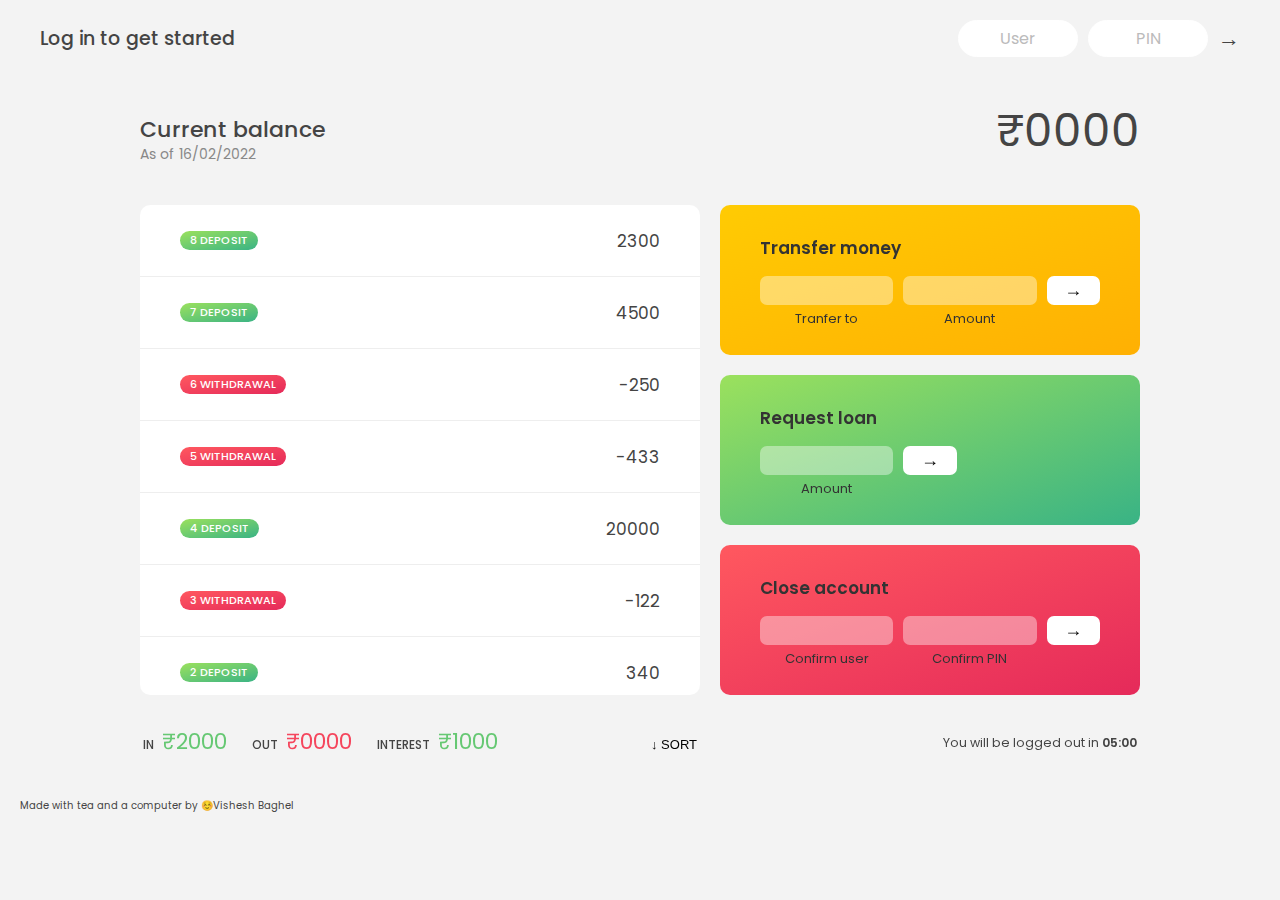
==== index.html @ 8c78cdc6 "Started working on the JS" ====
<!DOCTYPE html>
<html lang="en">
  <head>
    <meta charset="UTF-8" />
    <meta http-equiv="X-UA-Compatible" content="IE=edge" />
    <meta name="viewport" content="width=device-width, initial-scale=1.0" />

    <link
      href="https://fonts.googleapis.com/css?family=Poppins:400,500,600&display=swap"
      rel="stylesheet"
    />

    <link rel="stylesheet" href="style.css" />

    <title>Bank App</title>
  </head>
  <body>
    <!-- TOP NAVIGATION -->
    <nav>
      <p class="welcome">Log in to get started</p>
      <form class="login">
        <input
          type="text"
          placeholder="User"
          class="login__input login__input--user"
        />
        <input
          type="text"
          placeholder="PIN"
          maxlength="4"
          class="login__input login__input--pin"
        />
        <button class="login__btn">&rarr;</button>
      </form>
    </nav>
    <!-- TOP NAVIGATION ENDS-->

    <!-- MAIN APP STARTS -->
    <main class="app">
      <!-- BALANCE STARTS-->
      <div class="balance">
        <div>
          <p class="balance__label">Current balance</p>
          <p class="balance__date">
            As of <span class="date">16/02/2022</span>
          </p>
        </div>
        <p class="balance__value">₹0000</p>
      </div>
      <!-- BALANCE ENDS -->

      <!-- MOVEMENTS/TRANSACTIONS STARTS-->
      <div class="movements">
        <div class="movements__row">
          <div class="movements__type movements__type--deposit">2 deposits</div>
          <div class="movements__date">3 days ago</div>
          <div class="movements__value">₹1000</div>
        </div>

        <div class="movements__row">
          <div class="movements__type movements__type--withdrawal">
            1 withdrawal
          </div>
          <div class="movements__date">01/01/2021</div>
          <div class="movements__value">-₹500</div>
        </div>
      </div>
      <!-- MOVEMENTS/TRANSACTION ENDS -->

      <!-- SUMMARY STARTS -->
      <div class="summary">
        <p class="summary__label">In</p>
        <p class="summary__value summary__value--in">₹2000</p>
        <p class="summary__label">out</p>
        <p class="summary__value summary__value--out">₹0000</p>
        <p class="summary__label">Interest</p>
        <p class="summary__value summary__value--interest">₹1000</p>
        <button class="btn--sort">&downarrow; SORT</button>
      </div>
      <!-- SUMMARY ENDS -->

      <!-- OPERATION: TRANSFERS STARTS -->
      <div class="operation operation--transfer">
        <h2>Transfer money</h2>
        <form class="form form--transfer">
          <input type="text" class="form__input form__input--to" />
          <input type="number" class="form__input form__input--amount" />
          <button class="form__btn form__btn--tranfer">&rarr;</button>
          <label class="form__label">Tranfer to</label>
          <label class="form__label">Amount</label>
        </form>
      </div>
      <!-- OPERATION: TRANSFERS ENDS -->

      <!-- OPERATION: LOAN STARTS -->
      <div class="operation operation--loan">
        <h2>Request loan</h2>
        <form class="form form--loan">
          <input type="number" class="form__input form__input--loan-amount" />
          <button class="form__btn form__btn--loan">&rarr;</button>
          <label class="form__label form__label--loan">Amount</label>
        </form>
      </div>
      <!-- OPERATION: LOAN ENDS -->

      <!-- OPERATION: CLOSE ACCOUNT STARTS -->
      <div class="operation operation--close">
        <h2>Close account</h2>
        <form class="form form--close">
          <input type="text" class="form__input form__input--user" />
          <input
            type="password"
            maxlength="6"
            class="form__input form__input--pin"
          />
          <button class="form__btn form__btn--close">&rarr;</button>
          <label class="form__label">Confirm user</label>
          <label class="form__label">Confirm PIN</label>
        </form>
      </div>
      <!-- OPERATION: CLOSE ACCOUNT ENDS-->

      <!-- LOGOUT TIMER STARTS -->
      <p class="logout-timer">
        You will be logged out in <span class="timer">05:00</span>
      </p>
      <!-- LOGOUT TIMER STARTS -->
    </main>
    <!-- MAIN APP ENDS -->
    <footer>Made with tea and a computer by ☺️Vishesh Baghel</footer>
    <script src="script.js"></script>
    <script src="practice.js"></script>
  </body>
</html>
---- style.css ----
* {
  margin: 0;
  padding: 0;
  box-sizing: inherit;
}

html {
  font-size: 62.5%;
  box-sizing: border-box;
}

body {
  font-family: "Poppins", sans-serif;
  color: #444;
  background-color: #f3f3f3;
  height: 100vh;
  padding: 2rem;
}

nav {
  display: flex;
  justify-content: space-between;
  align-items: center;
  padding: 0 2rem;
}

.welcome {
  font-size: 1.9rem;
  font-weight: 500;
}

.login {
  display: flex;
}

.login__input {
  border: none;
  padding: 0.5rem 2rem;
  font-size: 1.6rem;
  font-family: inherit;
  text-align: center;
  width: 12rem;
  border-radius: 10rem;
  margin-right: 1rem;
  color: inherit;
  border: 1px solid #fff;
  transition: all 0.3s;
}

.login__input:focus {
  outline: none;
  border: 1px solid #ccc;
}

.login__input::placeholder {
  color: #bbb;
}

.login__btn {
  border: none;
  background: none;
  font-size: 2.2rem;
  color: inherit;
  cursor: pointer;
  transition: all 0.3s;
}

.login__btn:hover,
.login__btn:focus,
.btn--sort:hover,
.btn--sort:focus {
  outline: none;
  color: #777;
}

/**********************************************/
/*********************MAIN*********************/
/**********************************************/

.app {
  position: relative;
  max-width: 100rem;
  margin: 4rem auto;
  display: grid;
  grid-template-columns: 4fr 3fr;
  grid-template-rows: auto repeat(3, 15rem) auto;
  gap: 2rem;

  /* opacity: 0; */
  transition: all 1s;
}

.balance {
  grid-column: 1 / span 2;
  display: flex;
  align-items: flex-end;
  justify-content: space-between;
  margin-bottom: 2rem;
}

.balance__label {
  font-size: 2.2rem;
  font-weight: 500;
  margin-bottom: -0.2rem;
}

.balance__date {
  font-size: 1.4rem;
  color: #888;
}

.balance__value {
  font-size: 4.5rem;
  font-weight: 400;
}

/*******************************************/
/*******************MOVEMENTs***************/
/*******************************************/

.movements {
  grid-row: 2 / span 3;
  background-color: #fff;
  border-radius: 1rem;
  overflow: scroll;
}

.movements__row {
  padding: 2.25rem 4rem;
  display: flex;
  align-items: center;
  border-bottom: 1px solid #eee;
}

.movements__type {
  font-size: 1.1rem;
  text-transform: uppercase;
  font-weight: 500;
  color: #fff;
  padding: 0.1rem 1rem;
  border-radius: 10rem;
  margin-right: 2rem;
}

.movements__date {
  font-size: 1.1rem;
  text-transform: uppercase;
  font-weight: 500;
  color: #666;
}

.movements__type--deposit {
  background-image: linear-gradient(to top left, #39b385, #9be15d);
}

.movements__type--withdrawal {
  background-image: linear-gradient(to top left, #e52a5a, #ff585f);
}

.movements__value {
  font-size: 1.7rem;
  margin-left: auto;
}

/*******************************************/
/*******************SUMMARY*****************/
/*******************************************/

.summary {
  grid-row: 5 / 6;
  display: flex;
  align-items: baseline;
  padding: 0 0.3rem;
  margin-top: 1rem;
}

.summary__label {
  font-size: 1.2rem;
  font-weight: 500;
  text-transform: uppercase;
  margin-right: 0.8rem;
}

.summary__value {
  font-size: 2.2rem;
  margin-right: 2.5rem;
}

.summary__value--in,
.summary__value--interest {
  color: #66c873;
}

.summary__value--out {
  color: #f5465d;
}

.btn--sort {
  margin-left: auto;
  border: none;
  background: none;
  font-size: 1.3rem;
  font-weight: 500;
  cursor: pointer;
}

/*******************************************/
/*******************OPERATIONS**************/
/*******************************************/

.operation {
  border-radius: 1rem;
  padding: 3rem 4rem;
  color: #333;
}

.operation--transfer {
  background-image: linear-gradient(to top left, #ffb003, #ffcb03);
}

.operation--loan {
  background-image: linear-gradient(to top left, #39b385, #9be15d);
}

.operation--close {
  background-image: linear-gradient(to top left, #e52a5a, #ff585f);
}

h2 {
  margin-bottom: 1.5rem;
  font-size: 1.7rem;
  font-weight: 600;
  color: #333;
}

.form {
  display: grid;
  grid-template-columns: 2.5fr 2.5fr 1fr;
  grid-template-rows: auto auto;
  gap: 0.4rem 1rem;
}

/* Exceptions for interest */
.form.form--loan {
  grid-template-columns: 2.5fr 1fr 2.5fr;
}

.form__label--loan {
  grid-row: 2;
}

/* Ends exceptions */

.form__input {
  width: 100%;
  border: none;
  background-color: rgba(255, 255, 255, 0.4);
  font-family: inherit;
  font-size: 1.5rem;
  text-align: center;
  color: #333;
  padding: 0.3rem 1rem;
  border-radius: 0.7rem;
  transition: all 0.3s;
}

.form__input:focus {
  outline: none;
  background-color: rgba(255, 255, 255, 0.6);
}

.form__label {
  font-size: 1.3rem;
  text-align: center;
}

.form__btn {
  border: none;
  border-radius: 0.7rem;
  font-size: 1.8rem;
  background-color: #fff;
  cursor: pointer;
  transition: all 0.3s;
}

.form__btn:focus {
  outline: none;
  background-color: rgba(255, 255, 255, 0.8);
}

.logout-timer {
  padding: 0 0.3rem;
  margin-top: 1.9rem;
  text-align: right;
  font-size: 1.25rem;
}

.timer {
  font-weight: 600;
}
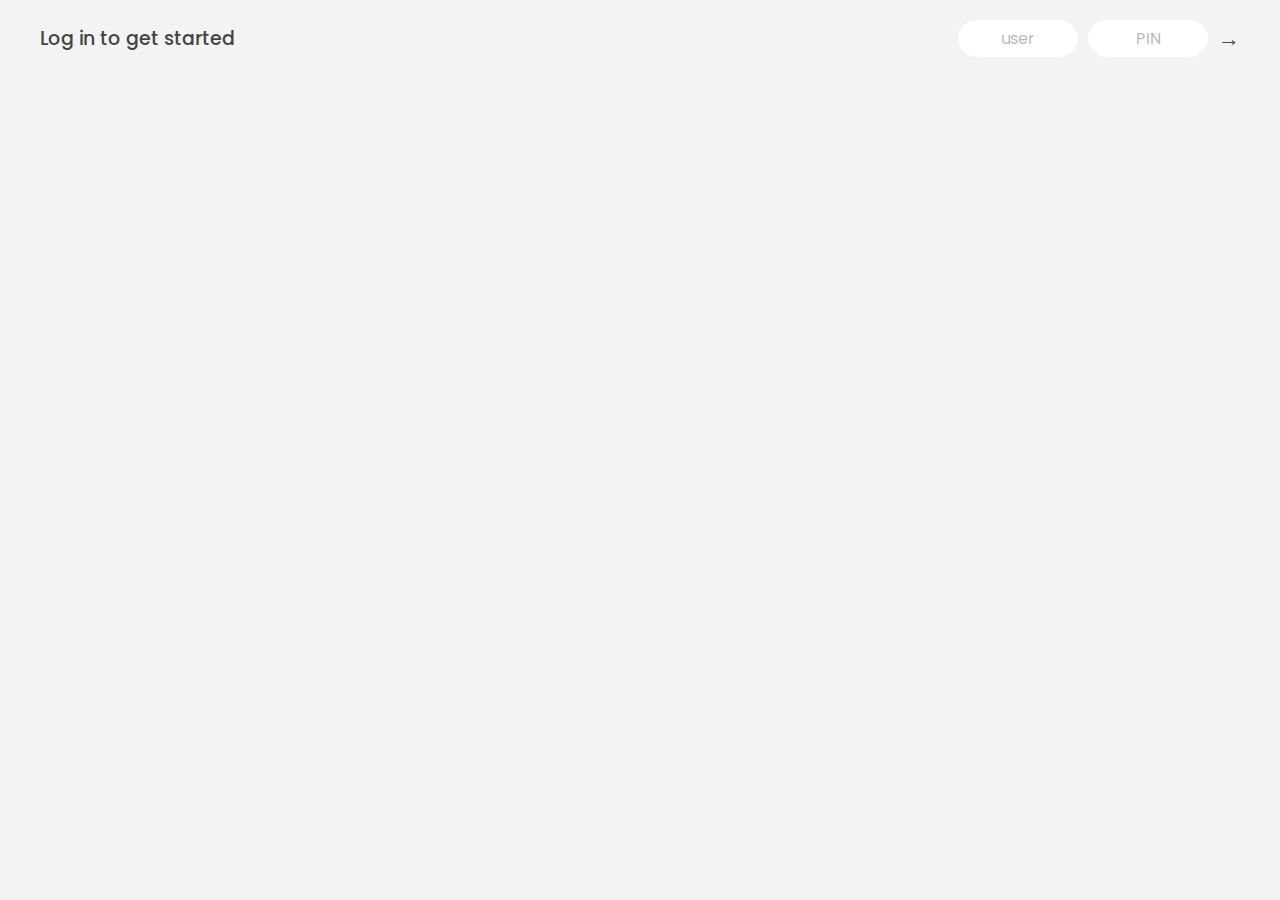
==== commit a3911779: "Made a readme file for extra understanding the project" ====
--- a/index.html
+++ b/index.html
@@ -2,8 +2,9 @@
 <html lang="en">
   <head>
     <meta charset="UTF-8" />
-    <meta http-equiv="X-UA-Compatible" content="IE=edge" />
     <meta name="viewport" content="width=device-width, initial-scale=1.0" />
+    <meta http-equiv="X-UA-Compatible" content="ie=edge" />
+    <link rel="shortcut icon" type="image/png" href="/icon.png" />
 
     <link
       href="https://fonts.googleapis.com/css?family=Poppins:400,500,600&display=swap"
@@ -11,7 +12,6 @@
     />
 
     <link rel="stylesheet" href="style.css" />
-
     <title>Bank App</title>
   </head>
   <body>
@@ -21,9 +21,10 @@
       <form class="login">
         <input
           type="text"
-          placeholder="User"
+          placeholder="user"
           class="login__input login__input--user"
         />
+        <!-- In practice, use type="password" -->
         <input
           type="text"
           placeholder="PIN"
@@ -33,66 +34,59 @@
         <button class="login__btn">&rarr;</button>
       </form>
     </nav>
-    <!-- TOP NAVIGATION ENDS-->
 
-    <!-- MAIN APP STARTS -->
     <main class="app">
-      <!-- BALANCE STARTS-->
+      <!-- BALANCE -->
       <div class="balance">
         <div>
           <p class="balance__label">Current balance</p>
           <p class="balance__date">
-            As of <span class="date">16/02/2022</span>
+            As of <span class="date">05/03/2037</span>
           </p>
         </div>
         <p class="balance__value">₹0000</p>
       </div>
-      <!-- BALANCE ENDS -->
 
-      <!-- MOVEMENTS/TRANSACTIONS STARTS-->
+      <!-- MOVEMENTS -->
       <div class="movements">
         <div class="movements__row">
-          <div class="movements__type movements__type--deposit">2 deposits</div>
+          <div class="movements__type movements__type--deposit">2 deposit</div>
           <div class="movements__date">3 days ago</div>
-          <div class="movements__value">₹1000</div>
+          <div class="movements__value">4 000₹</div>
         </div>
-
         <div class="movements__row">
           <div class="movements__type movements__type--withdrawal">
             1 withdrawal
           </div>
-          <div class="movements__date">01/01/2021</div>
-          <div class="movements__value">-₹500</div>
+          <div class="movements__date">24/01/2037</div>
+          <div class="movements__value">-378₹</div>
         </div>
       </div>
-      <!-- MOVEMENTS/TRANSACTION ENDS -->
 
-      <!-- SUMMARY STARTS -->
+      <!-- SUMMARY -->
       <div class="summary">
         <p class="summary__label">In</p>
-        <p class="summary__value summary__value--in">₹2000</p>
-        <p class="summary__label">out</p>
+        <p class="summary__value summary__value--in">₹0000</p>
+        <p class="summary__label">Out</p>
         <p class="summary__value summary__value--out">₹0000</p>
         <p class="summary__label">Interest</p>
-        <p class="summary__value summary__value--interest">₹1000</p>
+        <p class="summary__value summary__value--interest">₹0000</p>
         <button class="btn--sort">&downarrow; SORT</button>
       </div>
-      <!-- SUMMARY ENDS -->
 
-      <!-- OPERATION: TRANSFERS STARTS -->
+      <!-- OPERATION: TRANSFERS -->
       <div class="operation operation--transfer">
         <h2>Transfer money</h2>
         <form class="form form--transfer">
           <input type="text" class="form__input form__input--to" />
           <input type="number" class="form__input form__input--amount" />
-          <button class="form__btn form__btn--tranfer">&rarr;</button>
-          <label class="form__label">Tranfer to</label>
+          <button class="form__btn form__btn--transfer">&rarr;</button>
+          <label class="form__label">Transfer to</label>
           <label class="form__label">Amount</label>
         </form>
       </div>
-      <!-- OPERATION: TRANSFERS ENDS -->
 
-      <!-- OPERATION: LOAN STARTS -->
+      <!-- OPERATION: LOAN -->
       <div class="operation operation--loan">
         <h2>Request loan</h2>
         <form class="form form--loan">
@@ -101,9 +95,8 @@
           <label class="form__label form__label--loan">Amount</label>
         </form>
       </div>
-      <!-- OPERATION: LOAN ENDS -->
 
-      <!-- OPERATION: CLOSE ACCOUNT STARTS -->
+      <!-- OPERATION: CLOSE -->
       <div class="operation operation--close">
         <h2>Close account</h2>
         <form class="form form--close">
@@ -118,17 +111,17 @@
           <label class="form__label">Confirm PIN</label>
         </form>
       </div>
-      <!-- OPERATION: CLOSE ACCOUNT ENDS-->
 
-      <!-- LOGOUT TIMER STARTS -->
+      <!-- LOGOUT TIMER -->
       <p class="logout-timer">
         You will be logged out in <span class="timer">05:00</span>
       </p>
-      <!-- LOGOUT TIMER STARTS -->
     </main>
-    <!-- MAIN APP ENDS -->
-    <footer>Made with tea and a computer by ☺️Vishesh Baghel</footer>
+
+    <!-- <footer>
+      &copy; by Jonas Schmedtmann. Don't claim as your own :)
+    </footer> -->
+
     <script src="script.js"></script>
-    <script src="practice.js"></script>
   </body>
 </html>
--- a/style.css
+++ b/style.css
@@ -86,7 +86,7 @@
   grid-template-rows: auto repeat(3, 15rem) auto;
   gap: 2rem;
 
-  /* opacity: 0; */
+  opacity: 0;
   transition: all 1s;
 }
 
